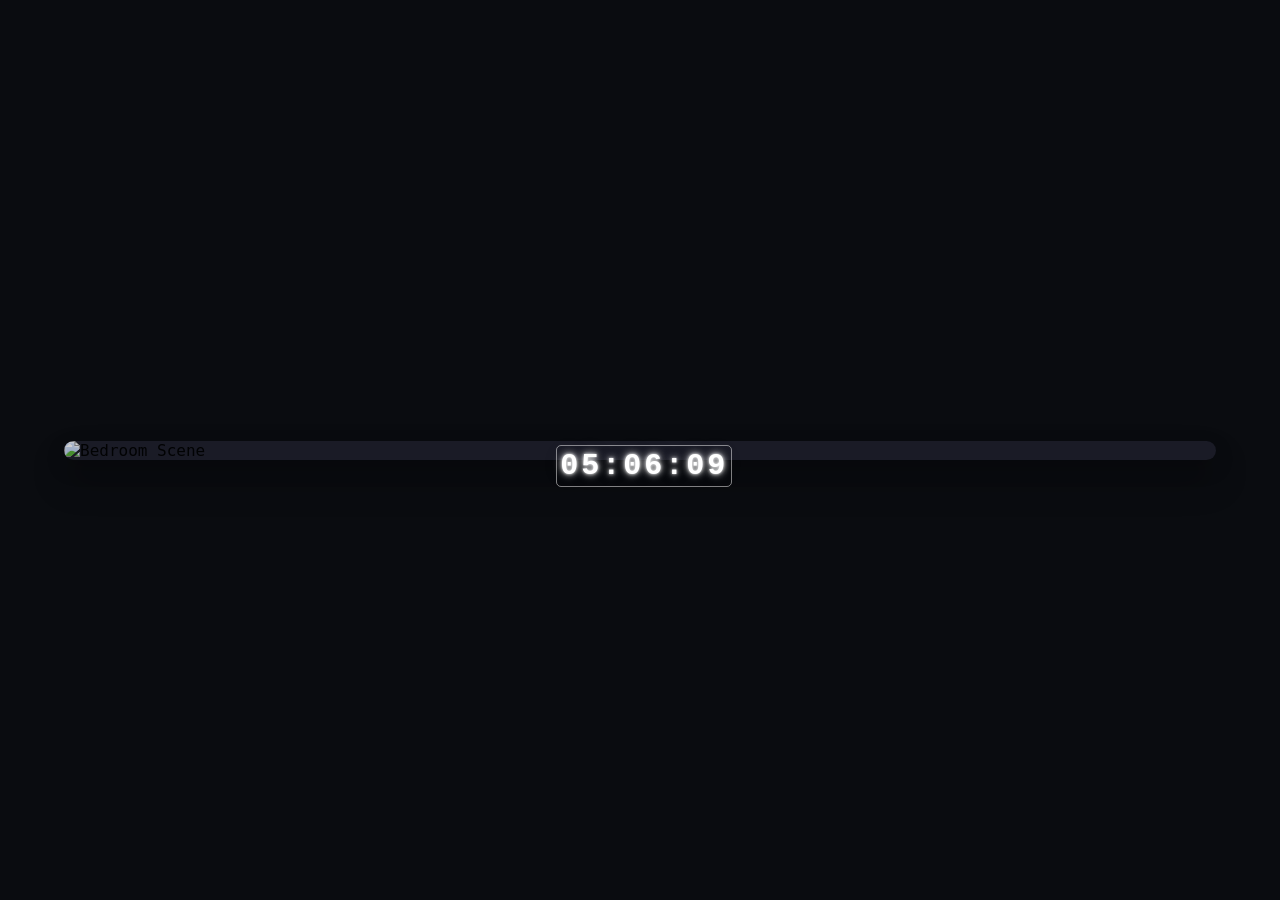
==== digitalclock.html @ e2fa463b "Add files via upload" ====
<!DOCTYPE html>
<html lang="en">
<head>
<meta charset="UTF-8">
<meta name="viewport" content="width=device-width, initial-scale=1.0">
<title>Bedroom Clock - Fixed</title>

<style>
    body {
        margin: 0;
        padding: 0;
        font-family: 'Orbitron', monospace, 'Courier New', sans-serif;
        display: flex;
        justify-content: center;
        align-items: center;
        height: 100vh;
        background: #0a0c10; 
        overflow: hidden;
    }

    .container {
        position: relative;
        width: 90%;
        max-width: 1200px;
        border-radius: 16px;
        box-shadow: 0 20px 35px rgba(0,0,0,0.3);
    }

    .room {
        width: 100%;
        height: auto;
        border-radius: 20px;
        display: block;
        box-shadow: 0 8px 20px rgba(0,0,0,0.2);
        background: #2c2e3a;
    }

    .clock {
        position: absolute;
        top: 22%;
        right: 42%;
        color: white;
        font-size: 30px;
        letter-spacing: 3px;
        border: 0.5px solid rgba(249, 249, 249, 0.5);
        border-radius: 5px;
        background-color: rgba(249, 249, 249, 0.9);
        padding: 3px;
        font-weight: 700;
        font-family: 'Orbitron', 'Share Tech Mono', 'Courier New', monospace;
        background: transparent;
        text-shadow: 
            0 0 3px rgba(255,255,255,0.9),
            0 0 6px rgba(255,255,255,0.7),
            0 0 10px rgba(255,255,255,0.5),
            0 0 18px rgba(0,0,0,0.3);
        backdrop-filter: none;
        z-index: 10;
        white-space: nowrap;
        -webkit-font-smoothing: antialiased;
    }


    
    /* Responsive design */
    @media(max-width: 900px){
        .clock{
            font-size: 40px;
            top: 20%;
            right: 10%;
            letter-spacing: 4px;
        }
    }
    
    @media(max-width: 650px){
        .clock{
            font-size: 36px;
            top: 18%;
            right: 8%;
            letter-spacing: 3px;
        }
    }
    
    @media(max-width: 480px){
        .clock{
            font-size: 28px;
            top: 16%;
            right: 6%;
            letter-spacing: 2px;
        }
    }
    
</style>
</head>

<body>

<div class="container">
  
    <img src="media/bedroom.jpg" class="room" alt="Bedroom Scene" onerror="this.style.opacity='0.8'; this.style.backgroundColor='#1e1f2c';">
    
    <div class="clock" id="clock">--:--:--</div>
</div>

<script>
   
    
    function updateClock() {
        try {
            let now = new Date();
            let hours = String(now.getHours()).padStart(2, '0');
            let minutes = String(now.getMinutes()).padStart(2, '0');
            let seconds = String(now.getSeconds()).padStart(2, '0');
            
            const clockElement = document.getElementById("clock");
            if (clockElement) {
                clockElement.innerText = `${hours}:${minutes}:${seconds}`;
            } else {
                console.warn("Clock element not found, but will retry on next interval");
            }
        } catch (error) {
            console.error("Clock update error:", error);
        }
    }
    
    if (document.readyState === 'loading') {
        document.addEventListener('DOMContentLoaded', function() {
            updateClock();  
            setInterval(updateClock, 1000);
        });
    } else {
        updateClock();
        setInterval(updateClock, 1000);
    }
    
</script>

</body>
</html>
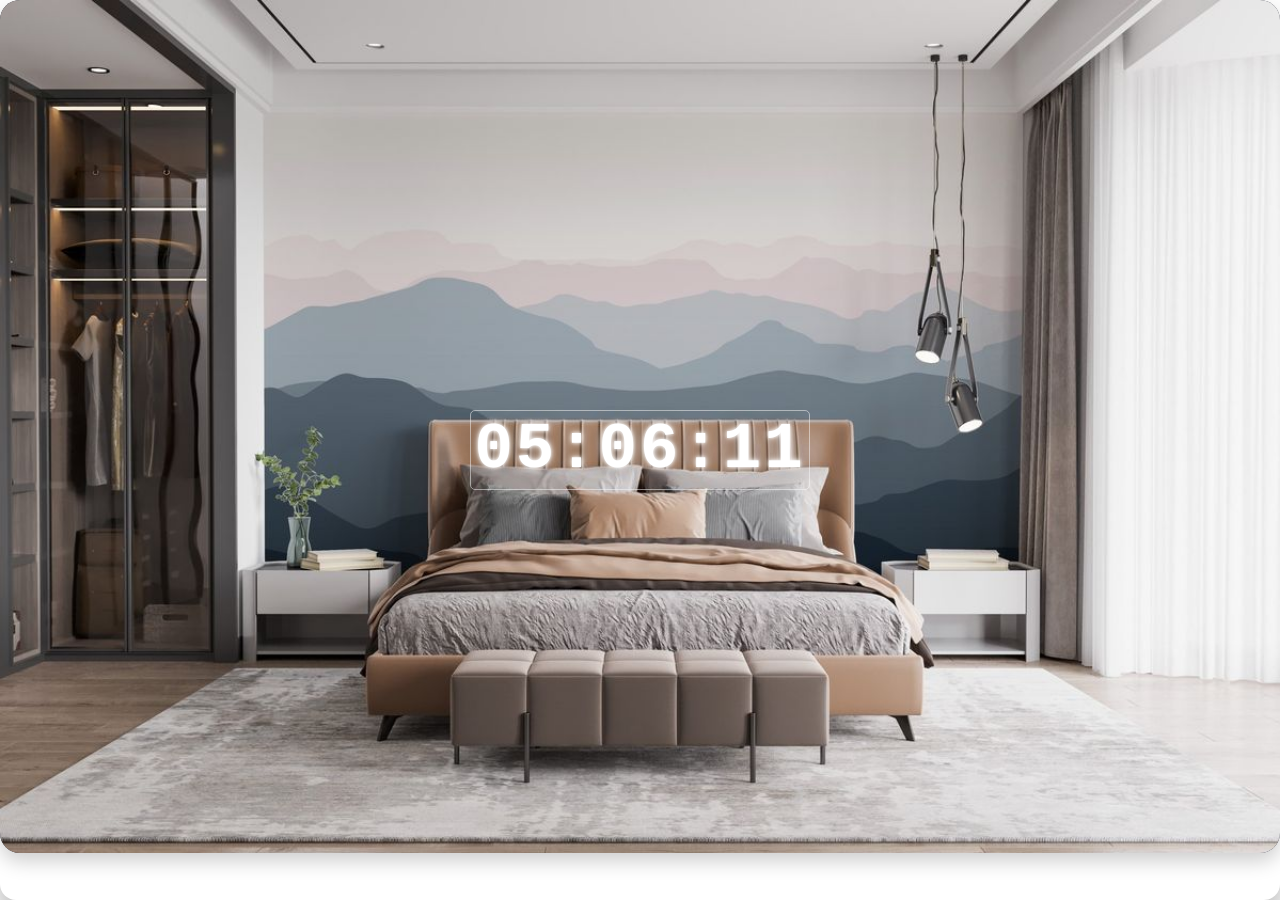
==== commit ea4a59af: "Refactor digital clock HTML structure and styles" ====
--- a/digitalclock.html
+++ b/digitalclock.html
@@ -6,24 +6,22 @@
 <title>Bedroom Clock - Fixed</title>
 
 <style>
+    *{box-sizing: border-box;}
     body {
         margin: 0;
         padding: 0;
-        font-family: 'Orbitron', monospace, 'Courier New', sans-serif;
-        display: flex;
-        justify-content: center;
-        align-items: center;
-        height: 100vh;
-        background: #0a0c10; 
-        overflow: hidden;
+     
     }
 
     .container {
         position: relative;
-        width: 90%;
-        max-width: 1200px;
+        width: 100%;
+        height: 100vh;
+        display: flex;justify-content: center;align-items: center;
         border-radius: 16px;
         box-shadow: 0 20px 35px rgba(0,0,0,0.3);
+
+        overflow-y: hidden;
     }
 
     .room {
@@ -33,14 +31,13 @@
         display: block;
         box-shadow: 0 8px 20px rgba(0,0,0,0.2);
         background: #2c2e3a;
+        position: absolute;top:0px;left: 0px;
     }
 
     .clock {
-        position: absolute;
-        top: 22%;
-        right: 42%;
+     
         color: white;
-        font-size: 30px;
+        font-size: 4rem;
         letter-spacing: 3px;
         border: 0.5px solid rgba(249, 249, 249, 0.5);
         border-radius: 5px;
@@ -136,4 +133,4 @@
 </script>
 
 </body>
-</html>+</html>
